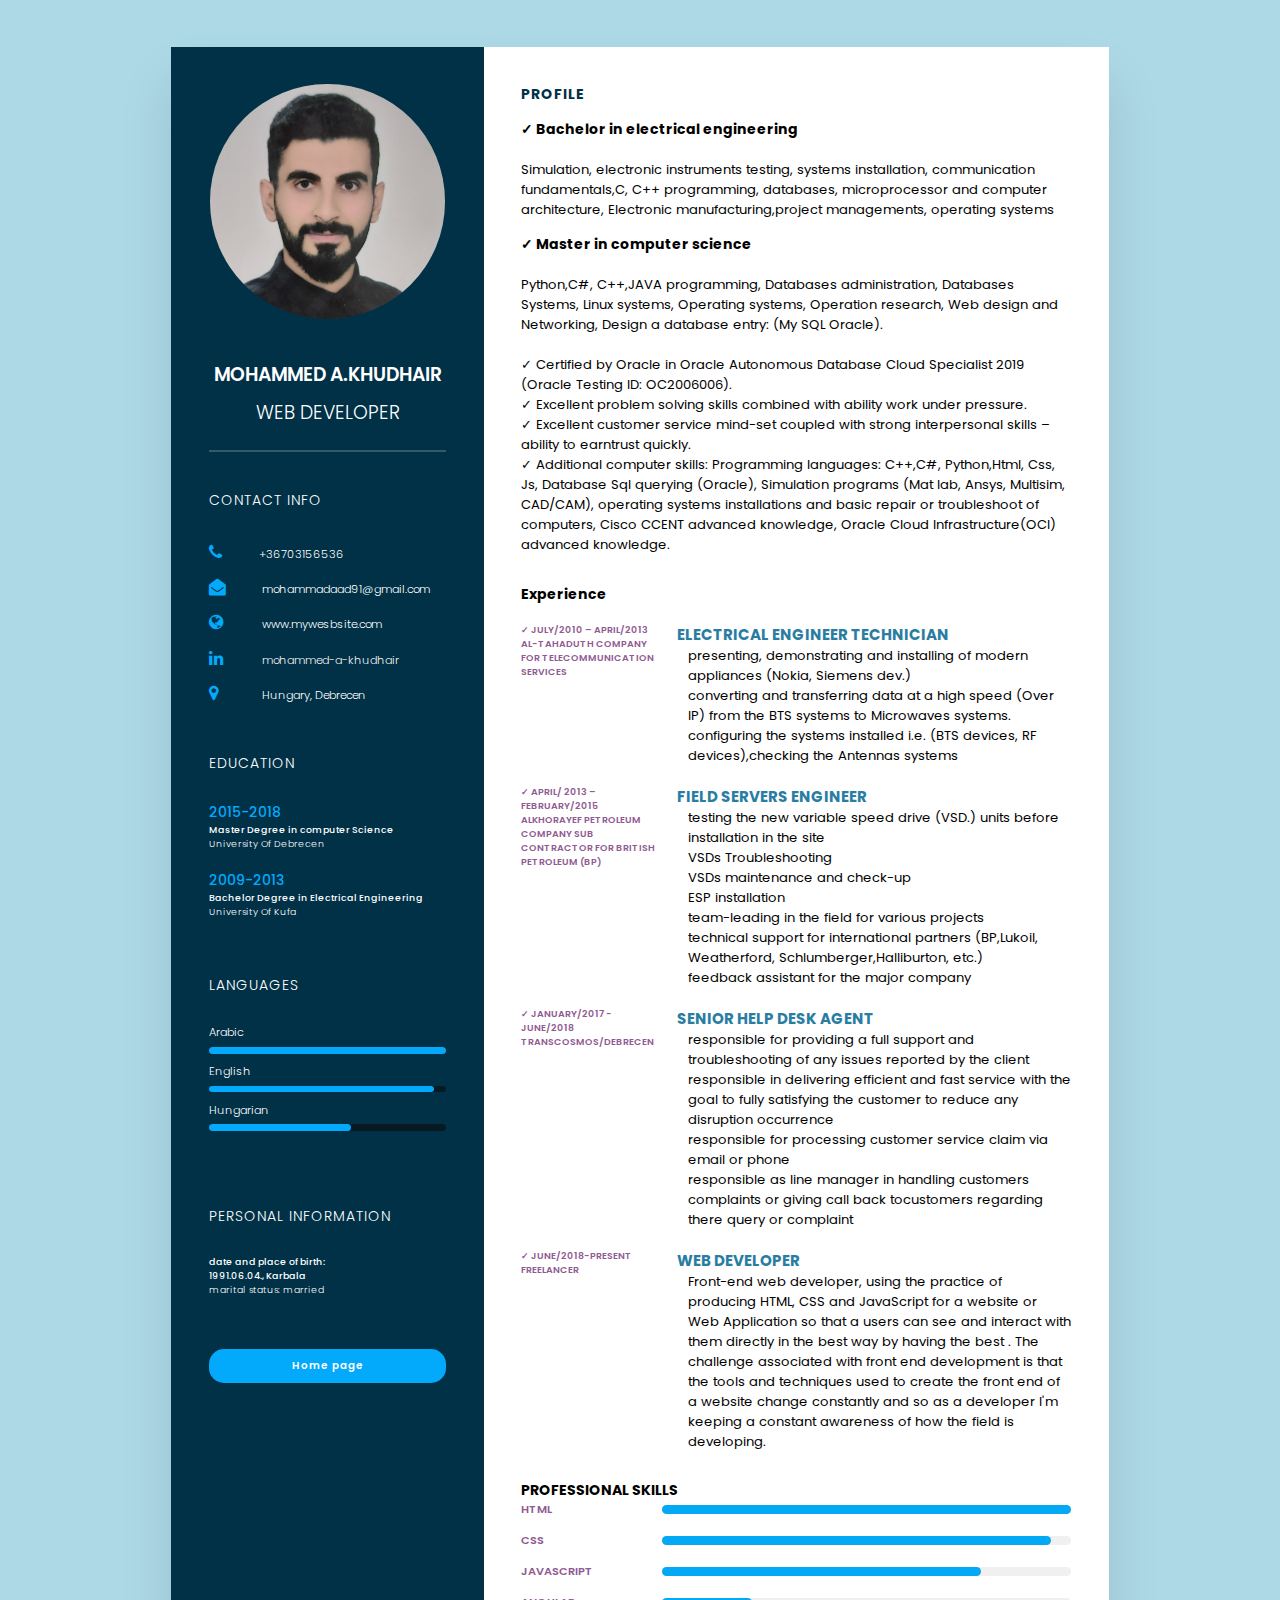
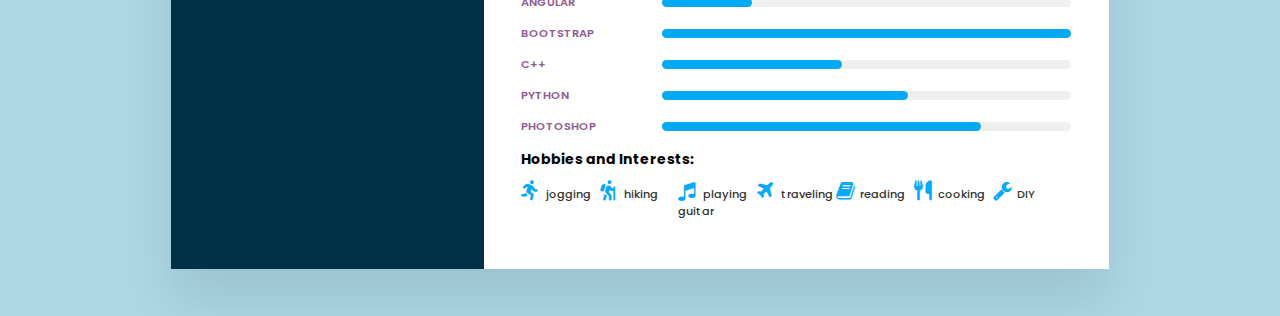
==== about me.html @ 106e8161 "new commit" ====
<!DOCTYPE html>
<html lang="en">
<head>
    <meta charset="UTF-8">
    <meta http-equiv="X-UA-Compatible" content="IE=edge">
    <meta name="viewport" content="width=device-width, initial-scale=1.0">
    <link rel="stylesheet" href="https://cdnjs.cloudflare.com/ajax/libs/font-awesome/6.1.1/css/all.min.css">
    <link rel="stylesheet" href="https://cdnjs.cloudflare.com/ajax/libs/font-awesome/4.7.0/css/font-awesome.css" integrity="sha512-5A8nwdMOWrSz20fDsjczgUidUBR8liPYU+WymTZP1lmY9G6Oc7HlZv156XqnsgNUzTyMefFTcsFH/tnJE/+xBg==" crossorigin="anonymous" referrerpolicy="no-referrer" />
    <link rel="stylesheet" href="style.css">
    <title>Mohammed A. Khudhair</title>
</head>
<body class="cv-body">    
    <div class="container-cv">
      <div class="left-side">
        <div class="profileText">
          <div class="imgBox">
            <img  src="images/profileimage1.jpg">
          </div>
          <h2>Mohammed A.Khudhair <span>Web Developer</span></h2>
        </div>
        <div class="cv-contact-info">
          <h3 class="cv-title">Contact Info</h3>
          <div class="socil-icons-cv">
          <ul>
            <li>
              <span class="cv-icon"><i class="fa fa-phone" aria-hidden="true"></i></span><a href="tel:+36703156536"><span class="text">+36703156536</span></a>
            </li>
            <li>
              <span class="cv-icon"><i class="fa fa-envelope-open" aria-hidden="true"></i></span>
              <a href="index.html#contact"><span class="text">mohammadaad91@gmail.com</span></a>
            </li>
            <li>
              <span class="cv-icon"><i class="fa fa-globe" aria-hidden="true"></i></span>
              <a href=""><span class="text">www.mywesbsite.com</span></a>
            </li>
            <li>
              <span class="cv-icon"><i class="fa fa-linkedin" aria-hidden="true"></i></span>
              <span class="text"><a href="https://www.linkedin.com/in/mohammed-a-khudhair-33994983">mohammed-a-khudhair</a></span>
            </li>
            <li>
              <span class="cv-icon"><i class="fa fa-map-marker" aria-hidden="true"></i></span>
              <span class="text">Hungary, Debrecen</span>
            </li>
          </ul>
        </div>
          <div class="cv-contact-info education">
          <h3 class="cv-title">EDUCATION</h3>
          <ul>
            <li>
              <h5>2015-2018</h5>
              <h4>Master Degree in computer Science</h4>
              <h4>University Of Debrecen</h4>
            </li>
            <li>
              <h5>2009-2013</h5>
              <h4>Bachelor Degree in Electrical Engineering</h4>
              <h4>University Of Kufa</h4>
            </li>
          </ul>
        </div>
        </div>
        <div class="cv-contact-info language">
          <h3 class="cv-title">LANGUAGES</h3>
          <ul>
            <li>
              <span class="text"> Arabic</span>
              <span class="percentage">
                <div style="width:100%;"></div>
              </span>
            </li>
            <li>
              <span class="text"> English</span>
              <span class="percentage">
                <div style="width:95%;"></div>
              </span>
            </li>
            
            <li>
              <span class="text"> Hungarian</span>
              <span class="percentage">
                <div style="width:60%;"></div>
              </span>
            </li>
          </ul>
          <br>
          <br>
         <div class="cv-contact-info education">
          <h3 class="cv-title">PERSONAL INFORMATION</h3>
              <h4> date and place of birth:<br> 1991.06.04., Karbala</h4>
              <h4> marital status: married</h4>
            
          </div>
          <a href="index.html"  class="main-btn cv">Home page</a>
        </div>


      </div>
      <div class="right-side">
        <div class="cv-about-me">
          <h2 class="cv-title-profile">Profile</h2>
             <h2>✓ Bachelor in electrical engineering</h2> 
             <p class="profile-peragraph"><br>Simulation, electronic instruments testing, systems installation, communication fundamentals,C, C++ programming, databases, microprocessor and computer architecture, Electronic manufacturing,project managements, operating systems</p><br>
             <h2>✓ Master in computer science </h2>
             <p class="profile-peragraph"><br>Python,C#, C++,JAVA programming, Databases administration, Databases Systems, Linux systems, Operating systems, Operation research, Web design and Networking, Design a database entry: (My SQL Oracle).<br><br>
             ✓ Certified by Oracle in Oracle Autonomous Database Cloud Specialist 2019 (Oracle Testing ID: OC2006006).<br>
             ✓ Excellent problem solving skills combined with ability work under pressure.<br>
             ✓ Excellent customer service mind-set coupled with strong interpersonal skills – ability to earntrust quickly.<br>
            ✓ Additional computer skills: Programming languages: C++,C#, Python,Html, Css, Js, Database Sql querying (Oracle), Simulation programs (Mat lab, Ansys, Multisim, CAD/CAM), operating systems installations and basic repair or troubleshoot of computers, Cisco CCENT advanced knowledge, Oracle Cloud Infrastructure(OCI) advanced knowledge.
          </p>
        </div>
        <div class="cv-about-me">
          <h2 class=" cv-title-experience">Experience</h2>

          <div class="box">
            <div class="year-company">
              <h5>✓ July/2010 – April/2013</h5>
              <h5>Al-Tahaduth Company for Telecommunication Services</h5>
            </div>
            <div class="text">
              <h4> Electrical engineer technician</h4>
              <ul>
                <li>presenting, demonstrating and installing of modern appliances (Nokia, Siemens dev.)</li>
                <li>converting and transferring data at a high speed (Over IP) from the BTS systems to Microwaves systems.</li>
                <li> configuring the systems installed i.e. (BTS devices, RF devices),checking the Antennas systems</li>
              </ul>
            </div>
          </div>
        <div class="box">
            <div class="year-company">
              <h5>✓ April/ 2013 – February/2015</h5>
              <h5>Alkhorayef petroleum company sub contractor for British petroleum (BP)</h5>
            </div>
            <div class="text">
              <h4>Field servers engineer</h4>
              <ul>
                <li>testing the new variable speed drive (VSD.) units before installation in the site</li>
                <li>VSDs Troubleshooting</li>
                <li>VSDs maintenance and check-up</li>
                <li>ESP installation</li>
                <li>team-leading in the field for various projects</li>
                <li>technical support for international partners (BP,Lukoil, Weatherford, Schlumberger,Halliburton, etc.)</li>
                <li>feedback assistant for the major company</li>
              </ul>
            </div>
          </div>
          <div class="box">
            <div class="year-company">
              <h5>✓ January/2017- June/2018</h5>
              <h5>Transcosmos/Debrecen</h5>
            </div>
            <div class="text">
              <h4> Senior help desk agent</h4>
             <ul>
               <li>responsible for providing a full support and troubleshooting of any issues reported by the client </li>
               <li>responsible in delivering efficient and fast service with the goal to fully satisfying the customer to reduce any disruption occurrence
               </li>
               <li>responsible for processing customer service claim via email or phone</li>
               <li>responsible as line manager in handling customers complaints or giving call back tocustomers regarding there query or complaint</li>
             </ul>
            </div>
          </div>

          <div class="box">
            <div class="year-company">
              <h5>✓ June/2018-present</h5>
              <h5>Freelancer</h5>
            </div>
            <div class="text">
              <h4> Web developer</h4>
              <ul>
              <li>Front-end web developer, using  the practice of producing HTML, CSS and JavaScript for a website or Web Application so that a users  can see and interact with them directly in the best way by having the best . The challenge associated with front end development is that the tools and techniques used to create the front end of a website change constantly and so as a developer I'm keeping a constant  awareness of how the field is developing.</li></ul>
            </div>
          </div>
        </div>

        <div class="cv-about-me-skills">
          <h2 class=" cv-title-experience">PROFESSIONAL SKILLS</h2>
          <div class="box">
            <h4>Html</h4>
            <div class="percentage">
              <div style="width: 100%;"></div>
            </div>
          </div>
          <div class="box">
            <h4>Css</h4>
            <div class="percentage">
              <div style="width: 95%;"></div>
            </div>
          </div>
          <div class="box">
            <h4>Javascript</h4>
            <div class="percentage">
              <div style="width: 78%;"></div>
            </div>
          </div>
          <div class="box">
            <h4>Angular</h4>
            <div class="percentage">
              <div style="width: 22%;"></div>
            </div>
          </div>
          <div class="box">
            <h4>Bootstrap</h4>
            <div class="percentage">
              <div style="width: 100%;"></div>
            </div>
          </div>
          <div class="box">
            <h4>C++</h4>
            <div class="percentage">
              <div style="width: 44%;"></div>
            </div>
          </div>
          <div class="box">
            <h4>Python</h4>
            <div class="percentage">
              <div style="width: 60%;"></div>
            </div>
          </div>
          <div class="box">
            <h4>Photoshop</h4>
            <div class="percentage">
              <div style="width: 78%;"></div>
            </div>
          </div>

        </div>
          <div class="cv-about-me interest">
          <h2 class="cv-title-interest"> Hobbies and Interests:</h2>
          <ul>
            <li><i class="fa-solid fa-person-running"></i>jogging</li>
            <li><i class="fa-solid fa-person-hiking"></i>hiking</li>
            <li><i class="fa fa-music" aria-hidden="true"></i>playing guitar</li>
            <li><i class="fa fa-plane" aria-hidden="true"></i>traveling</li>
            <li><i class="fa fa-book" aria-hidden="true"></i>reading</li>
            <li><i class="fa-solid fa-utensils"></i>cooking</li>
            <li><i class="fa fa-wrench" aria-hidden="true"></i>DIY</li>
          </ul>
        </div>
        </div>
        </div>
      </div>
    </div>



<script src="index.js"></script>
</body>
</html>
---- style.css ----
@import url('https://fonts.googleapis.com/css2?family=Poppins:ital,wght@0,100;0,200;0,300;0,400;0,500;0,600;0,700;0,800;0,900;1,100;1,200;1,300;1,400;1,500;1,600;1,700;1,800;1,900&display=swap');
html {
    max-width: 100vw;
   
    font-size: 15px;
}
*{
 
    font-family: 'Poppins', sans-serif;
    margin: 0;
    padding: 0;
    box-sizing: border-box;
    scroll-behavior: smooth;

}
body{
    
    min-width: 300px;
}
/* hamburger menu */
.navbar{
    margin:0;
    padding: .5rem;
    overflow: hidden;
    display: flex;
    justify-content: space-between;
    align-items: center;
    background-color: #f0f0f0;
    position: fixed;
    width: 100%;
    z-index: 888;
}
.navigation ul{
    margin: 0;
    padding: 0;
    display: flex;
}
.navigation li{
 list-style: none;
 margin-right: .2rem;
}
.navigation li a{
    text-decoration: none;
    color: #a2b43a;
    font-size:1.2em;
    font-weight: 500;
    padding-left: 2em;
    padding: .8rem;
    display: block;
    transition: 0.3s ease;
    
}
.navigation a:hover{
    background-color: #555;
    color:#e8e8e8;
    border-radius: 1rem ;
    transform: scale(1.1);

}
.toggle-button {
    position: absolute;
    top: .4rem;
    right: 1rem;
    display:none;
    flex-direction: column;
    justify-content: space-between;
    width: 32px;
    height: 21px;
   
   
}

.toggle-button .bar {
    height: 3px;
    width: 100%;
    background-color: rgb(68, 62, 62);
    border-radius: 10px;

}



 
.logo{
    color: #a2b43a;
    text-decoration: none;
    text-transform: capitalize;
    font-weight: 700;
    font-size: 1.8em;
}

/* header*/

header {
    display: flex;
    justify-content: space-between;
    padding: 1em;
}

section{
    background-color: #f7f7f7;
    
    overflow-x: hidden;
    padding: 8rem 10rem;
   
  
}
.main{
    max-width: 100%;
    max-height: 100vh;
    display: flex;
    align-items: center;
    background: url(images/profileimage3.jpg) no-repeat;
    background-size: cover;
    background-position: center;
    background-attachment: fixed;
}

.main h2{
    color:#f0f0f0;
    font-weight: 500;
    font-size: 1.5em;
}
.main h2 span{
    display: inline-block;
    margin-top: .2em;
    color: #a2b43a;
    font-size: 3em;
    font-weight: 600;
}
.main h3{
    color: #f0f0f0;
    font-weight: 700;
    font-size: 2.5em;
    letter-spacing: 1px;
    margin-top: 1rem;
    margin-bottom: 2rem;
}

.Message--submit--btn,.main-btn{
    color: #f0f0f0;
    background-color: #a2b43a;
    text-decoration: none;
    font-size: 1.1em;
    font-weight: 600;
    display: inline-block;
    padding: .9em 2em;
    letter-spacing: 1px;
    border-radius: 1rem;
    margin-bottom: 2.2em;
    transition: 1s ease;

}
.Message--submit--btn{
    position: relative;
    left: 25%;
    top: 25%;
    

   
}
.Message--submit--btn:hover,.main-btn:hover {
    background-color: #a2b43a;
    transform: scale(1.1);
}

.socil-icons a{
    display:inline-block;
    color: #f0f0f0;
    font-size: 1.7em;
    padding-right: 1.2em;
    transition: .8s ease;
}
.socil-icons a:hover{
    color: #0cf1b8;
 transform: scale(1.2);
}

.title {
    display: flex;
    justify-content: center;
    color: #a2b43a;
    font-size: 2.1em;
    font-weight: 800;
    margin-bottom: 2rem;

}

.content{
    display: flex;
    justify-content: center;
    flex-direction: row;
    flex-wrap: wrap;
    
}


.contact--content{
    display: flex;
    justify-content: center;
    flex-direction: row;
    flex-wrap: wrap;
    justify-content: space-around;

}

.Phone--contact{
    height: 50%;
}

.input-group{
    
    position: relative;
   padding: 0;
}
.input-group:last-child{
    margin-bottom: 0;
}
input,textarea{
    margin-bottom: .2rem;
    width: 100%;
    padding: .5rem;
    outline: 0;
    border: 1px solid rgb(0, 0, 0);
    color: #fff;
    background: transparent;
    font-size: 1.8rem;
    box-shadow: 0 5px 25px rgba(1 1 1 /15%);
    transition: 0.2s;
    margin-bottom: 4rem;
    color: #000;    
   resize: none;
}

label{
    position: absolute;
    background:transparent;
    left: 0;
    right: 0;
    padding-left: .5rem ;
    padding-top: .2rem;
    cursor: text;
}

 input:focus~label,
 input:valid~label,
 textarea:focus~label,
 textarea:valid~label{
    top:-35px;
    font-size: .9rem;

    
} 

.card{
    background-color: #ffffff;
    width: 18em;
    box-shadow: 0 5px 25px rgba(1 1 1 /15%);
    border-radius: 10px;
    padding: 25px;
    margin: 15px;
    transition: 0.7s ease;

}

.card:hover{
    transform: scale(1.1);

}
.icon{
    color: #a2b43a;
    font-size: 8em;
    text-align: center;
}
.info{
    text-align: center;
}
.info h3{
    color:#a2b43a;
    font-size: 1.2em;
    font: weight 700px; 
    margin: 10px;
}
.projects{
    max-width: 100%;
    background-color:#eeeeee;

}
.projects .content{
    margin-top: 30px;
}
.project-card{
    background-color: #ffffff;
    border: 1px solid #ffffff;
    min-height: 14em;
    width: 18.5em;
    overflow:hidden;
    border-radius: 10px;
    margin: 20px;
    transition: .7s ease;
}
.loader {
    border: 5px solid #f3f3f3;
    border-radius: 50%;
    border-top: 5px solid #a2b43a;
    border-right: 5px solid #a2b43a ;
    width: 25px;
    height: 25px;
    -webkit-animation: spin 2s linear infinite; /* Safari */
    animation: spin 2s linear infinite;
  }
   /*coming soon loader*/
   
  

  /* Safari */
  @-webkit-keyframes spin {
    0% { -webkit-transform: rotate(0deg); }
    100% { -webkit-transform: rotate(360deg); }
  }
  
  @keyframes spin {
    0% { transform: rotate(0deg); }
    100% { transform: rotate(360deg); }
  }
.project-card:hover{
    transform: scale(1.1);
}
.project-imag:hover{
    opacity: .9;
}
.project-imag img{
    width:100%;
}
.project-info{
    padding: 1em;
}



.project-catigory{
    font-size:1em;
    color: #000;
}
.project-title{
    display: flex;
    justify-content: space-between;
    font-weight: 800;
    text-transform: uppercase;
    margin-top: 10px;
    
}
.more-details{
    text-decoration: none;
    color: #a2b43a;
}
.more-details:hover{
    color: #a2b43a;
}

/*contact*/
.form__container{

    position: relative;

}
.form-email-section{
    display: flex;
    flex-direction: row;
}
.form__h1{
    display: flex;
    flex-direction: column;
    text-align: center;
    margin: 35px 0 20px 0 !important;
         
}
.Phone-card{
    position: relative;
    right: 2 rem;
  
}
.contact .icon{
    font-size: 5em;
}
.info-contact h3{
    color: #000;
}

.info-contact{
    text-align: center;
}
.info-contact a{
    color: #000;
    text-decoration: none;
}
.info-contact a:hover{
    color: #6fb96d;
}
/* about me*/

.about--text{
    margin-top: 4rem;
    width:50% ;
    float:right;
}
.about--text__h2{
    text-align: center;
    font-weight: 800;
}
.about--text__h3{
    text-align: center;
    font-weight: 700;
}
.about--text__p{
    margin-top: 1rem;
    text-align: center;
    font-weight: 600;
}
.about--ainmation{
    overflow: hidden;
}
.more--about--me{
    color: #a2b43a;
    text-decoration: none;
    font-weight: 600;
    font-size:1.2rem ;
    font-family: 'Poppins', sans-serif;
    text-transform: uppercase;
    transition: 0.7s ease;
}
.more--about--me:hover{
    transform: scale(1.1);
   
}
/*footer*/
.footer{
    background-color: #000016;
    color: #ffffff;
    padding: 1em 2em 1em 2em;
    display: flex;
    justify-content: space-between;
}
.footer-title{
font-size: 1.3em;
font-weight: 600;
}
.footer-title span{
    color: #a2b43a;
}
.footer .socil-icons a{
    font-size: 1.3em;

}
.footer__ancher{
    text-decoration: none;
}
/*media queuries*/
@media (max-width: 1023px){
    header{
        padding: 12px 20px;
    }
    .navigation a{
        padding-left: 10px;
    }
    .title{
        font-size: 1.8em;
    } 
    section{
        padding: 80px 20px ;
    }
    .main.content h2{
        font-size: 1.6em;
    }
    .main.content h3{
        font-size: 1.6em;
    }
    .content{
        flex-direction: column;
        align-items: center;
    }
    
   

}
@media (max-width:809px){

    body{
        font-size: 12px;
    }
    .gmail{
        text-indent: -12px;
        text-align: center;
   }
}
@media (max-width:650px){
    body{
        font-size: 10px;
    }
    .footer-title{
        
        margin-right: .9em;
        }
    .main-content h2{
        font-size:.8em ;
    }
    .main-content h3{
        font-size: 1.4em;
    }
    .about{
    padding-top: 0;
    padding-bottom: 2rem;
    display: grid;
    grid-template-columns: 1fr;
    justify-items: center;
    }.gmail{
         text-indent: -12px;
         text-align: center;
    }
    .about--text{
        grid-column: 1/2;
        grid-row: 2/ 2;
    }
    .about--ainmation{
        grid-row: 1/ 2;
        grid-column: 1/2;
    }
     

}



@media (max-width:400px){
    body{
        min-width: 255px;
        font-size: 10px;
    }
    
    .more--about--me{
        margin-top: 5px;
        font-size: .8rem;
    }

    .card{
        padding: 10px;
    }
    .project-card,.contact{
        margin: 2em auto;
    }
    .main h2 span{
        font-size: 2em;
    }
    .main h3{
        font-size: 1.5em;
    }
    .main-btn{
        font-size: 1em;
    }
    .footer{
        background-color: #000016;
        color: #ffffff;
        padding: 1em 1em 2em 1em;
        display: flex;
        justify-content: space-between;
    }
    .footer-title{
    font-size: .8rem;
    font-weight: 600;
    margin-right: 1.5em;
    }
   
    .footer .socil-icons a{
        font-size: 1.3em;
    }
  
    

    .toggle-button {
        display: flex;
    }

    .navigation {
       display: none;
       width: 100%;
    }
 
   .logo{
       break-after: avoid;
   }
   .navbar{
       flex-direction: column;
       align-items: flex-start;
   }
   .navigation ul{
       flex-direction: column;
       width: 100%;
    
   }
   .navigation li{
       text-align: center;
   }
   .navigation li a{
       padding: .35rem;
   }
  .active .navigation{
     display: flex;
 }
 
 
}
/*profile cv*/
.main-btn.cv{
    margin-top: 5em;
    color: #fff;
    background-color: #03a9fa;
    display: flex;
    justify-content: center;
    align-items: center;

}
.cv-body{
    font-size: 62.5%;
    background-color: lightblue;
    display: flex;
    justify-content: center;
    align-items: center;
    min-height: 100vh;
    
}
.container-cv{
    position: relative;
    width: 100%;
    max-width:100em;
    min-height: 100em;
    background-color: #fff;
    margin: 5em;
    display: grid;
    grid-template-columns: 1fr 2fr;
    box-shadow: 0 3.5em 5.5em rgba(0,0,0,0.1);
}
.container-cv .left-side{
    position: relative;
    background-color: #003147;
    padding: 4em;
}


.profileText .imgBox{
    position: relative;
    width: 25em;
    height: 25em;
    border-radius: 50%;
    overflow: hidden;
}

.profileText .imgBox img{
  position:absolute;
  top: 0;
  left: 0;
  width: 100%;
  height: 130%;
  object-fit:cover;
  
}
.profileText{
    position: relative;
    display: flex;
    flex-direction: column;
    align-items: center;
    padding-bottom: 2em;
    border-bottom: 2px solid rgba(255,255,255,0.2);
}
.profileText h2{
    color: #fff;
    font-size: 2em;
    margin-top: 2em;
    text-transform: uppercase;
    text-align: center;
    font-weight: 600;
    line-height: 2em;
}

.profileText h2 span{
    font-size: 1em;
    font-weight: 300;
}

.cv-contact-info{
    padding-top: 4em;
}
.cv-title{
font-size: 1.5em;
color: #fff;
text-transform: uppercase;
font-weight: 300;
letter-spacing: 1px;
margin-bottom: 2em;
}
.cv-contact-info ul{
    position: relative;
}
.cv-contact-info ul li{
    position: relative;
    list-style: none;
    margin: 1em 0;
    cursor: pointer;
}
.cv-contact-info ul li .cv-icon{
    display: inline-block;
    width: 3em;
    font-size: 1.8em;
    color: #03a9fa;
}
.cv-contact-info ul li span{
    font-size: 1.2em;
    color: #fff;
    font-weight: 300;


}
/*education*/
.cv-contact-info .education li{
    margin-bottom: 2em;
    
}
.cv-contact-info.education h5{
    color: #03a9fa;
    font-weight: 500;
    font-size: 1.5em;

}
.cv-contact-info.education h4:nth-child(2){
    color: #fff;
    font-weight: 500;
}
.cv-contact-info.education h4{
    color: #fff;
    font-weight: 300;
}
.cv-contact-info.language .percentage{
    position: relative;
    width: 100%;
    height: .6em;
    background-color:#081921;
    display: block;
    margin-top: 0.5em;
    border-radius: 2em;
}
.cv-contact-info.language .percentage div{
    position: relative;
    top: 0;
    left: 0;
    height: 100%;
    border-radius: 2em;
    background-color: #03a9fa;
}

.container-cv .right-side{
    position: relative;
    background-color: #fff;
    padding: 4em;
}
.cv-about-me{
    margin-bottom: 3em;

}
.cv-about-me .profile-peragraph{
    font-size: 1.4em;
}
.cv-about-me:last-child{
    margin-bottom: 0;

}
.cv-title-profile{
    color:#003147;
    text-transform: uppercase;
    letter-spacing: 1px;
    margin-bottom: 1em;
}

.cv-about-me .box
{
    margin-left:1em ;
    display: flex;
    flex-direction: row;
    margin: 2em 0;
}
.cv-about-me .box .year-company{
    min-width: 15em
}
.cv-about-me .box .year-company h5{
    max-width: 16em;
    display: flex;
    flex-direction: column;
    text-align: left;
    align-items: flex-start;
    text-transform: uppercase;
    color: #905a92;
    font-weight: 600;
    font-size: 1em;

}
.cv-about-me .box .text h4{
    text-transform: uppercase;
    color: #2a7da2;
    font-size: 1.6em;
    margin-left: 1em;

}
.cv-about-me .box .text ul li{
    list-style: none;
    margin-left: 2em;
}
.cv-about-me-skills .box{
    position: relative;
    width: 100%;
    display: grid;
    margin-bottom: 1.5em;
    grid-template-columns: 15em 1fr;
    align-items: center;

}
.cv-about-me-skills .box h4{
    font-size: 1.2em;
    text-transform: uppercase;
    color:#905a92 ;
    font-weight: 600;
}
.cv-about-me .box .text ul li {
    font-size: 1.4em;

}
.cv-about-me-skills .box .percentage{
    position: relative;
    width: 100%;
    height: 1em;
    background-color:#f0f0f0;
    border-radius:2em;
}
.cv-about-me-skills .box .percentage div{
    position: absolute;
    top: 0;
    left: 0;
    height: 100%;
    background-color: #03a9f4;
    border-radius: 2em;

}
.interest ul{
    display: grid;
    grid-template-columns: repeat(7,1fr);

}
.interest ul li{
    list-style: none;
    color: #333;
    font-weight: 500;
    margin: 1em 0;
    font-size: 1.2em;
}
.interest ul li .fa{
    color:#03a9fa;
    font-size: 1.8em;
    width: 1.2em;
}
.interest ul li .fa-solid{
    color:#03a9fa;
    font-size: 1.8em;
    width: 1.2em;
}
@media (max-width:1000px){

    .container-cv{
        margin: 1em;
        grid-template-columns: repeat(1,1fr);
    }
    .interest ul{
        grid-template-columns: repeat(2,1fr);
    }
}
@media (max-width:600px){
    .cv-about-me .box{
        flex-direction: column;
    }
    .cv-about-me .box .year-company{
        margin-bottom: .5em;
    }
    .interest ul{
        grid-template-columns: repeat(1,1fr);
    }
    .cv-about-me-skills .box{
        grid-template-columns: repeat(1,1fr);
    }

}
.socil-icons-cv a {
    text-decoration: none;
    display:inline-block;
    color: #f0f0f0;
    font-size: 1em;
    transition: .8s ease;
}
.socil-icons-cv a:hover{
    color: #C59B45;
 transform: scale(1.2);
}
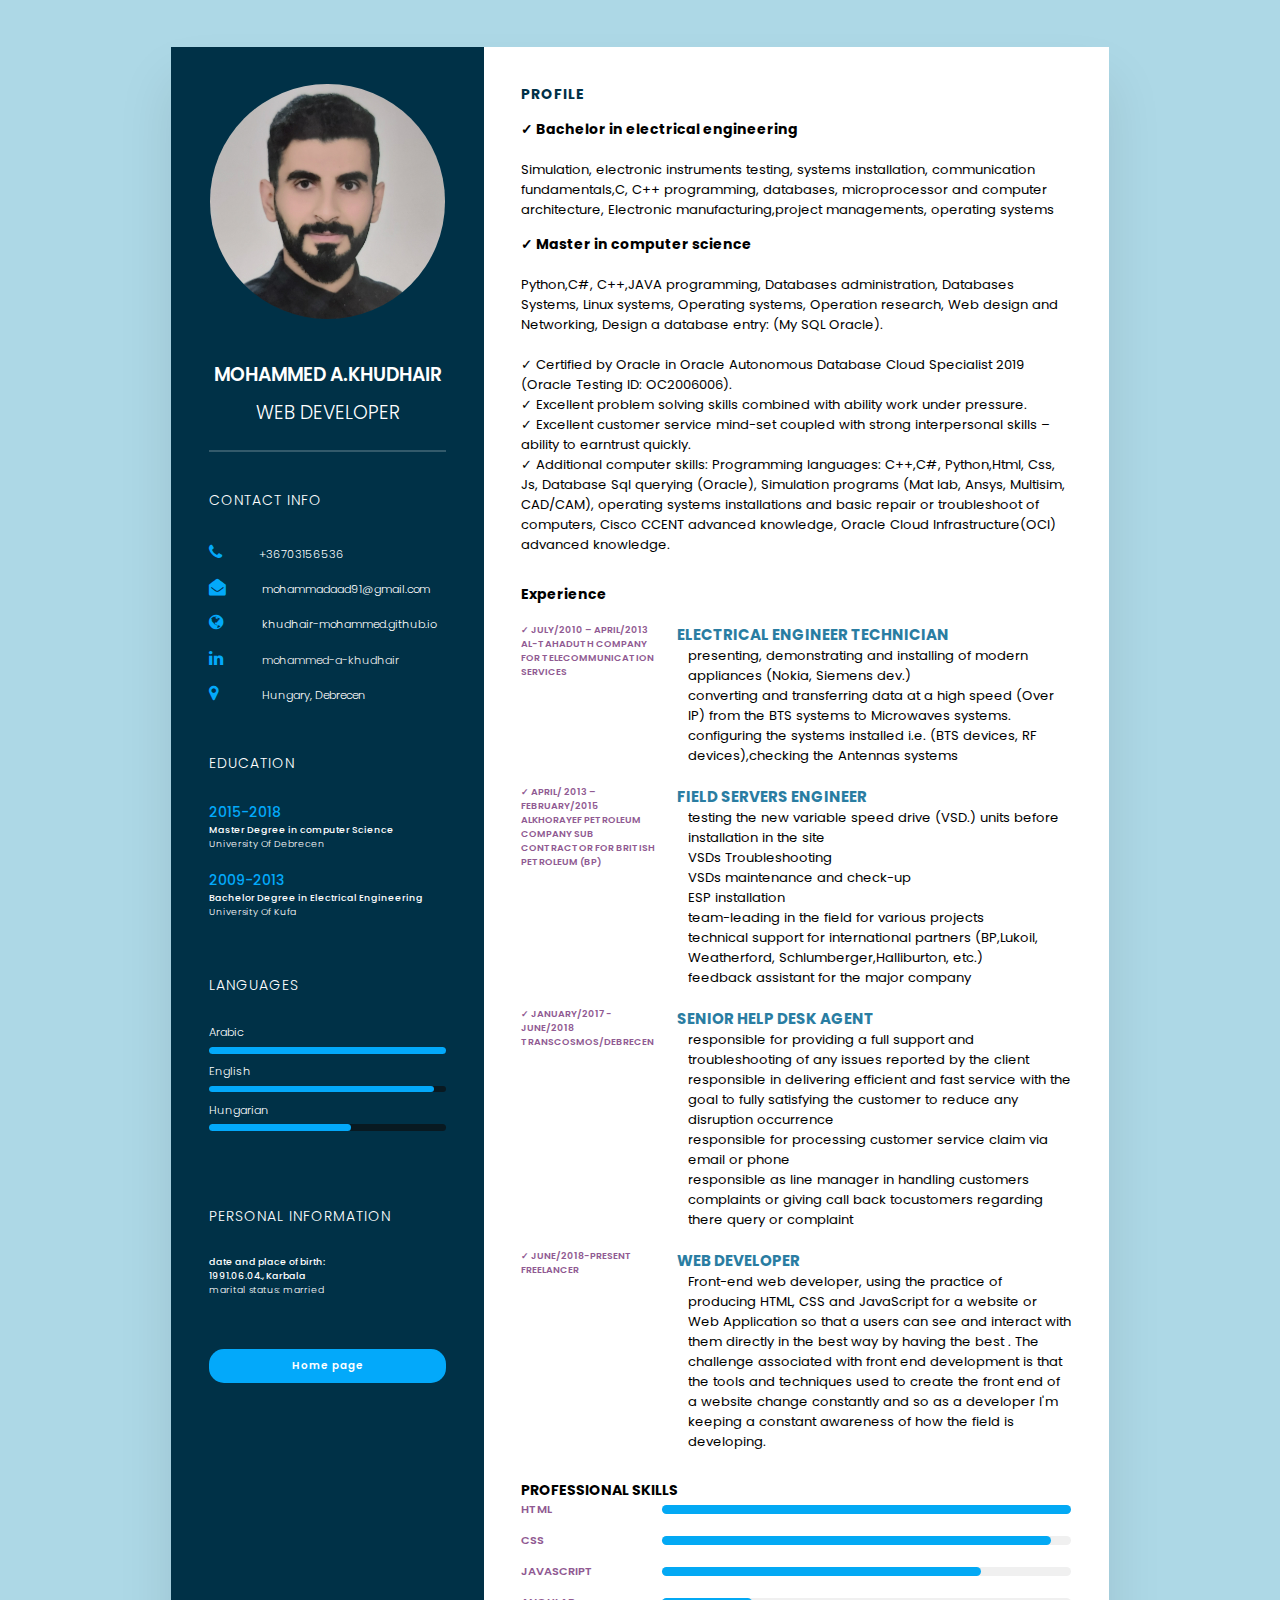
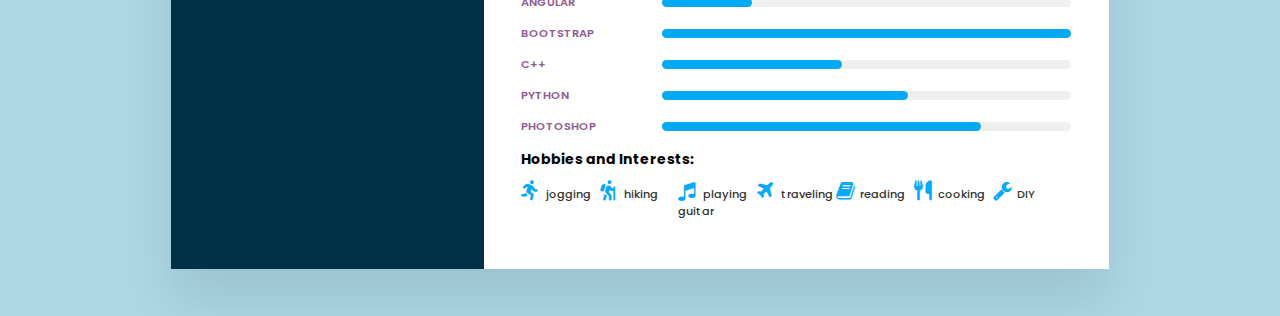
==== commit 1ef04fd5: "Updates index.html" ====
--- a/about me.html
+++ b/about me.html
@@ -31,7 +31,7 @@
             </li>
             <li>
               <span class="cv-icon"><i class="fa fa-globe" aria-hidden="true"></i></span>
-              <a href=""><span class="text">www.mywesbsite.com</span></a>
+              <a href=""><span class="text">khudhair-mohammed.github.io</span></a>
             </li>
             <li>
               <span class="cv-icon"><i class="fa fa-linkedin" aria-hidden="true"></i></span>
@@ -246,4 +246,4 @@
 
 <script src="index.js"></script>
 </body>
-</html>+</html>
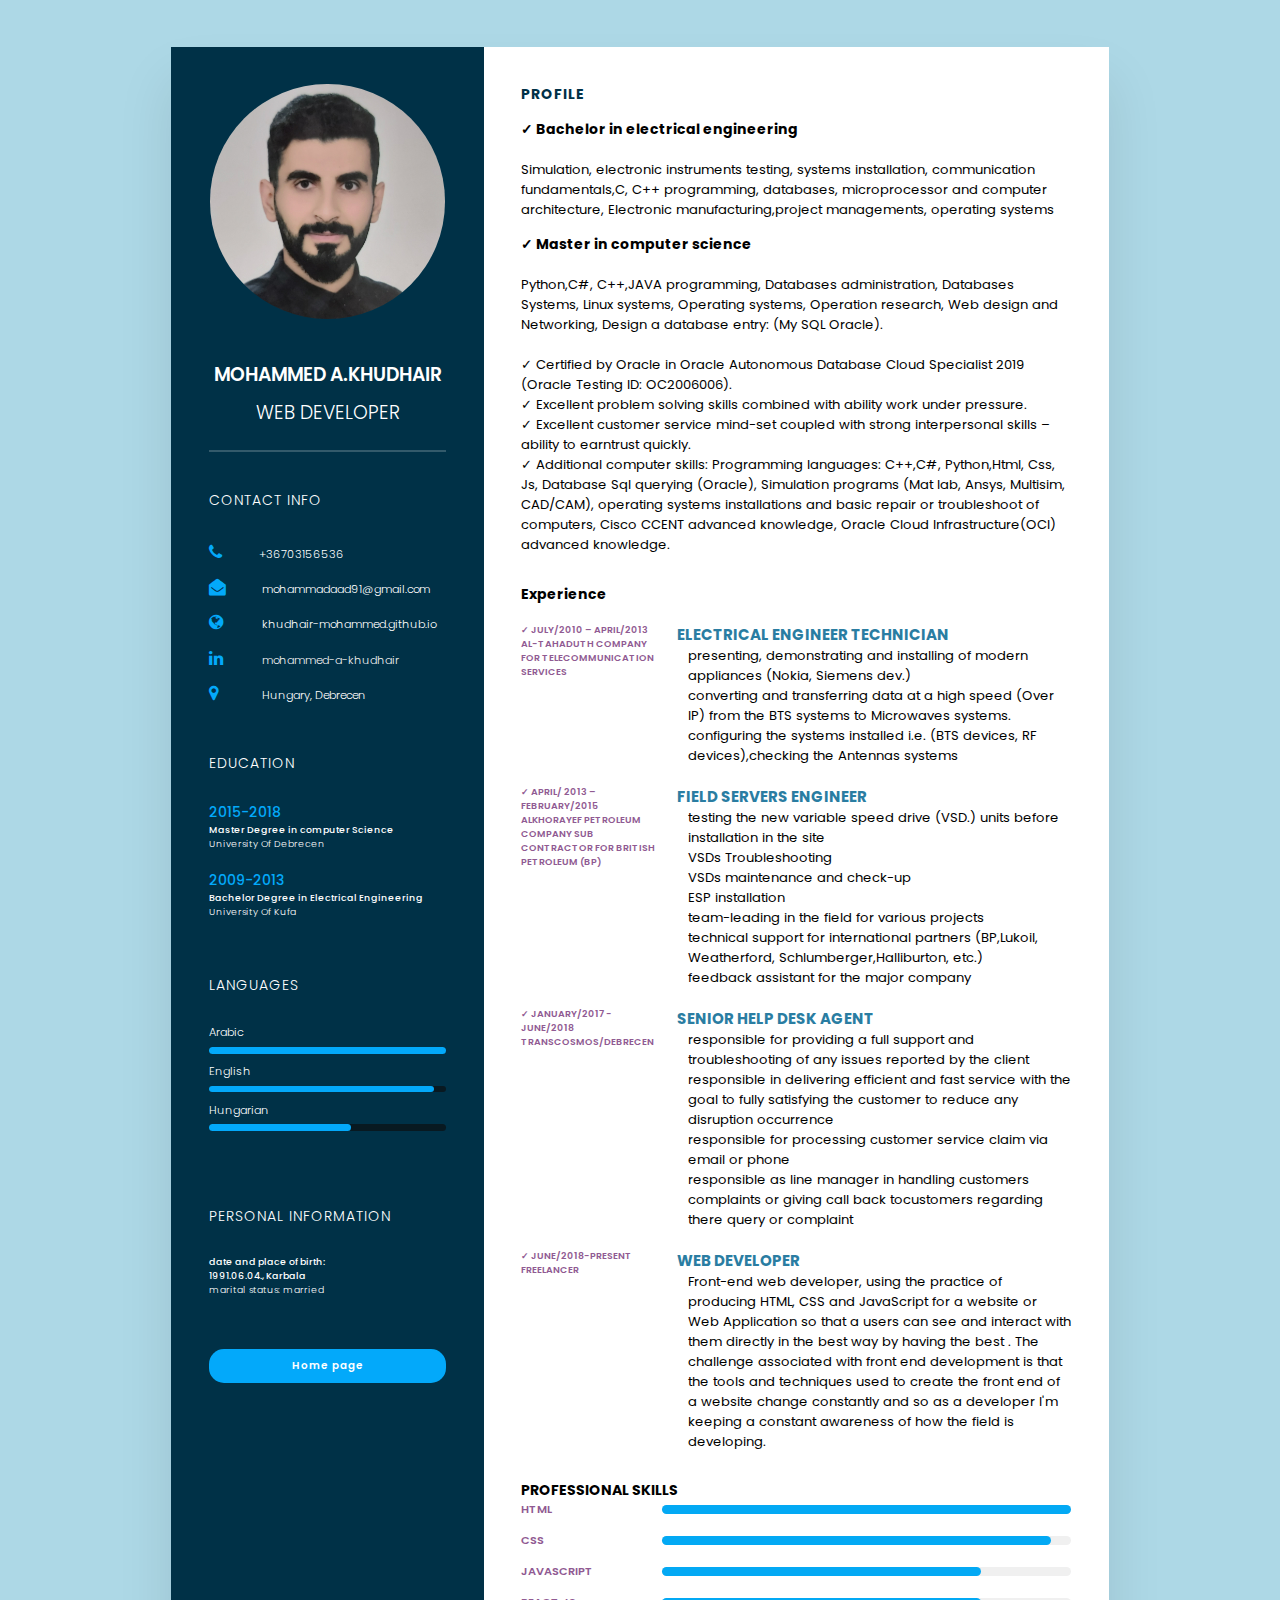
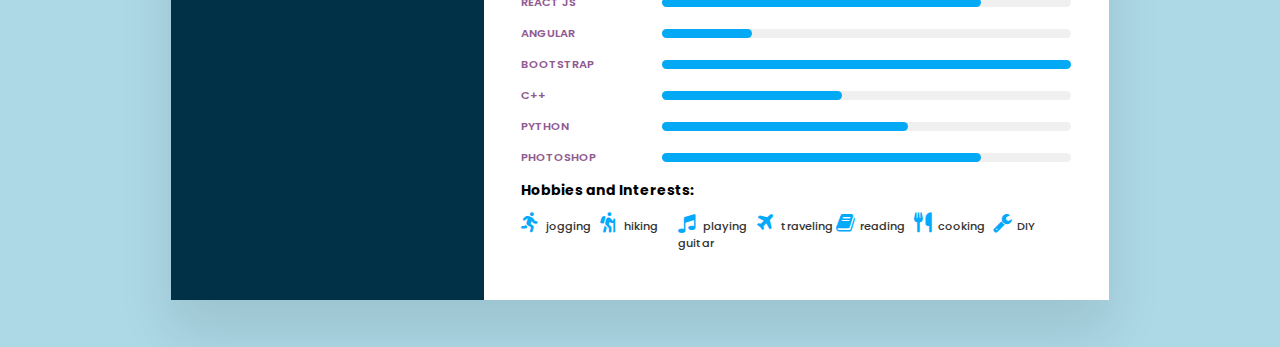
==== commit c1a88ffa: "Update about me.html" ====
--- a/about me.html
+++ b/about me.html
@@ -194,6 +194,12 @@
             </div>
           </div>
           <div class="box">
+            <h4>React js</h4>
+            <div class="percentage">
+              <div style="width: 78%;"></div>
+            </div>
+          </div>
+          <div class="box">
             <h4>Angular</h4>
             <div class="percentage">
               <div style="width: 22%;"></div>
--- a/style.css
+++ b/style.css
@@ -138,6 +138,7 @@
 }
 
 .Message--submit--btn,.main-btn{
+    
     color: #f0f0f0;
     background-color: #a2b43a;
     text-decoration: none;
@@ -229,7 +230,7 @@
     transition: 0.2s;
     margin-bottom: 4rem;
     color: #000;    
-   resize: none;
+    resize: none;
 }
 
 label{
@@ -528,6 +529,44 @@
      
 
 }
+
+
+
+/* for the nav bar*/
+@media (max-width:450px){
+.toggle-button {
+    display: flex;
+}
+
+.navigation {
+   display: none;
+   width: 100%;
+}
+
+.logo{
+   break-after: avoid;
+}
+.navbar{
+   flex-direction: column;
+   align-items: flex-start;
+}
+.navigation ul{
+   flex-direction: column;
+   width: 100%;
+
+}
+.navigation li{
+   text-align: center;
+}
+.navigation li a{
+   padding: .35rem;
+}
+.active .navigation{
+ display: flex;
+}
+}
+
+/*navbar*/
 
 
 
@@ -904,4 +943,252 @@
 .socil-icons-cv a:hover{
     color: #C59B45;
  transform: scale(1.2);
-}+}
+
+/*animation for project part */
+
+.dots-bars-1 {
+    width: 40px;
+    height: 40px;
+    --c: linear-gradient(currentColor 0 0);
+    --r1: radial-gradient(farthest-side at bottom,currentColor 93%,#0000);
+    --r2: radial-gradient(farthest-side at top   ,currentColor 93%,#0000);
+    background: 
+      var(--c) ,
+      var(--r1),
+      var(--r2),
+      var(--c) ,  
+      var(--r1),
+      var(--r2),
+      var(--c) ,
+      var(--r1),
+      var(--r2);
+    background-repeat: no-repeat;
+    animation: db1 1s infinite  alternate;
+  }
+  
+  @keyframes db1 {
+    0%,10% {
+      background-size: 8px 0,8px 4px,8px 4px;
+      background-position: 0 50%,0 calc(50% - 2px),0 calc(50% + 2px),50% 50%,50% calc(50% - 2px),50% calc(50% + 2px),100% 50%,100% calc(50% - 2px),100% calc(50% + 2px);
+   }
+   90%,100% {
+      background-size: 8px 100%,8px 4px, 8px 4px;
+      background-position: 0 50%,0 -2px,0 calc(100% + 2px),50% 50%,50% -2px,50% calc(100% + 2px),100% 50%,100% -2px,100% calc(100% + 2px);
+   }
+  }
+  
+  .dots-bars-2 {
+    width: 40px;
+    height: 40px;
+    --c: linear-gradient(currentColor 0 0);
+    --r1: radial-gradient(farthest-side at bottom,currentColor 93%,#0000);
+    --r2: radial-gradient(farthest-side at top   ,currentColor 93%,#0000);
+    background: 
+      var(--c) ,
+      var(--r1),
+      var(--r2),
+      var(--c) ,  
+      var(--r1),
+      var(--r2),
+      var(--c) ,
+      var(--r1),
+      var(--r2);
+    background-repeat: no-repeat;
+    animation: db2 1s infinite alternate;
+  }
+  
+  @keyframes db2 {
+    0%,25% {
+      background-size: 8px 0,8px 4px,8px 4px,8px 0,8px 4px,8px 4px,8px 0,8px 4px,8px 4px;
+      background-position: 0 50%,0 calc(50% - 2px),0 calc(50% + 2px),50% 50%,50% calc(50% - 2px),50% calc(50% + 2px),100% 50%,100% calc(50% - 2px),100% calc(50% + 2px);
+   }
+   50% {
+      background-size: 8px 100%,8px 4px,8px 4px,8px 0,8px 4px,8px 4px,8px 0,8px 4px,8px 4px;
+      background-position: 0 50%,0 calc(0% - 2px),0 calc(100% + 2px),50% 50%,50% calc(50% - 2px),50% calc(50% + 2px),100% 50%,100% calc(50% - 2px),100% calc(50% + 2px);
+   }
+   75% {
+      background-size: 8px 100%,8px 4px,8px 4px,8px 100%,8px 4px,8px 4px,8px 0,8px 4px,8px 4px;
+      background-position: 0 50%,0 calc(0% - 2px),0 calc(100% + 2px),50% 50%,50% calc(0% - 2px),50% calc(100% + 2px),100% 50%,100% calc(50% - 2px),100% calc(50% + 2px);
+   }
+   95%,100% {
+      background-size: 8px 100%,8px 4px, 8px 4px,8px 100%,8px 4px,8px 4px,8px 100%,8px 4px,8px 4px;
+      background-position: 0 50%,0 calc(0% - 2px),0 calc(100% + 2px),50% 50%,50% calc(0% - 2px),50% calc(100% + 2px),100% 50%,100% calc(0% - 2px),100% calc(100% + 2px);
+   }
+  }
+  
+  .dots-bars-3 {
+    width: 40px;
+    height: 26px;
+    --c: linear-gradient(currentColor 0 0);
+    background:
+      var(--c) 0    100%,
+      var(--c) 50%  100%,
+      var(--c) 100% 100%;
+    background-size:8px calc(100% - 4px);
+    background-repeat: no-repeat;
+    position: relative;
+  }
+  .dots-bars-3:before {
+    content: "";
+    position: absolute;
+    width: 8px;
+    height: 8px;
+    border-radius: 50%;
+    background:currentColor;
+    left:0;
+    top:0;
+    animation: 
+      db3-1 1.5s  linear infinite alternate,
+      db3-2 0.75s cubic-bezier(0,200,.8,200) infinite;
+  }
+  
+  
+  @keyframes db3-1 {
+    100% {left:calc(100% - 8px)}
+  }
+  
+  @keyframes db3-2 {
+    100% {top:-0.1px}
+  }
+  
+  
+  .dots-bars-4 {
+    width: 40px;
+    height: 20px;
+    --c:radial-gradient(farthest-side,currentColor 93%,#0000);
+    background:
+      var(--c) 0    0,
+      var(--c) 50%  0,
+      var(--c) 100% 0;
+    background-size:8px 8px;
+    background-repeat: no-repeat;
+    position: relative;
+    animation: db4-0 1s linear infinite alternate;
+  }
+  .dots-bars-4:before {
+    content: "";
+    position: absolute;
+    width: 8px;
+    height: 12px;
+    background:currentColor;
+    left:0;
+    top:0;
+    animation: 
+      db4-1 1s  linear infinite alternate,
+      db4-2 0.5s cubic-bezier(0,200,.8,200) infinite;
+  }
+  
+  @keyframes db4-0 {
+    0%      {background-position: 0  100%,50% 0   ,100% 0}
+    8%,42%  {background-position: 0  0   ,50% 0   ,100% 0}
+    50%     {background-position: 0  0   ,50% 100%,100% 0}
+    58%,92% {background-position: 0  0   ,50% 0   ,100% 0}
+    100%    {background-position: 0  0   ,50% 0   ,100% 100%}
+  }
+  
+  @keyframes db4-1 {
+    100% {left:calc(100% - 8px)}
+  }
+  
+  @keyframes db4-2 {
+    100% {top:-0.1px}
+  }
+  
+  .dots-bars-5 {
+    width: 40px;
+    height: 30px;
+    --c: linear-gradient(currentColor 0 0);
+    background:
+      var(--c) 0    100%/8px 30px,
+      var(--c) 50%  100%/8px 20px,
+      var(--c) 100% 100%/8px 10px;
+    background-repeat: no-repeat;
+    position: relative;
+    clip-path: inset(-100% 0);
+  }
+  .dots-bars-5:before{
+    content: "";
+    position: absolute;
+    width: 8px;
+    height: 8px;
+    border-radius: 50%;
+    background:currentColor;
+    left:-16px;
+    top:0;
+    animation: 
+      db5-1 2s   linear infinite,
+      db5-2 0.5s cubic-bezier(0,200,.8,200) infinite;
+  }
+  
+  @keyframes db5-1 {
+    0%   {left:-16px;transform:translateY(-8px)}
+    100% {left:calc(100% + 8px);transform:translateY(22px)}
+  }
+  
+  @keyframes db5-2 {
+    100% {top:-0.1px}
+  }
+  
+  
+  .dots-bars-6 {
+    width: 40px;
+    height: 20px;
+    --c:radial-gradient(farthest-side,currentColor 93%,#0000);
+    background:
+      var(--c) 0    0,
+      var(--c) 50%  0;
+    background-size:8px 8px;
+    background-repeat: no-repeat;
+    position: relative;
+    clip-path: inset(-200% -100% 0 0);
+    animation: db6-0 1.5s linear infinite;
+  }
+  .dots-bars-6:before {
+    content: "";
+    position: absolute;
+    width: 8px;
+    height: 12px;
+    background:currentColor;
+    left:-16px;
+    top:0;
+    animation: 
+      db6-1 1.5s linear infinite,
+      db6-2 0.5s cubic-bezier(0,200,.8,200) infinite;
+  }
+  .dots-bars-6:after {
+    content: "";
+    position: absolute;
+    inset:0 0 auto auto;
+    width:8px;
+    height: 8px;
+    border-radius: 50%;
+    background:currentColor; 
+    animation: db6-3 1.5s  linear infinite;
+  }
+  
+  @keyframes db6-0 {
+    0%,30%  {background-position: 0  0   ,50% 0   }
+    33%     {background-position: 0  100%,50% 0   }
+    41%,63% {background-position: 0  0   ,50% 0   }
+    66%     {background-position: 0  0   ,50% 100%}
+    74%,100%{background-position: 0  0   ,50% 0   }
+  }
+  
+  @keyframes db6-1 {
+    90%  {transform:translateY(0)}
+    95%  {transform:translateY(15px)}
+    100% {transform:translateY(15px);left:calc(100% - 8px)}
+  }
+  
+  @keyframes db6-2 {
+    100% {top:-0.1px}
+  }
+  
+  @keyframes db6-3 {
+    0%,80%,100% {transform:translate(0)}
+    90%         {transform:translate(26px)}
+  }
+  
+ 
+  
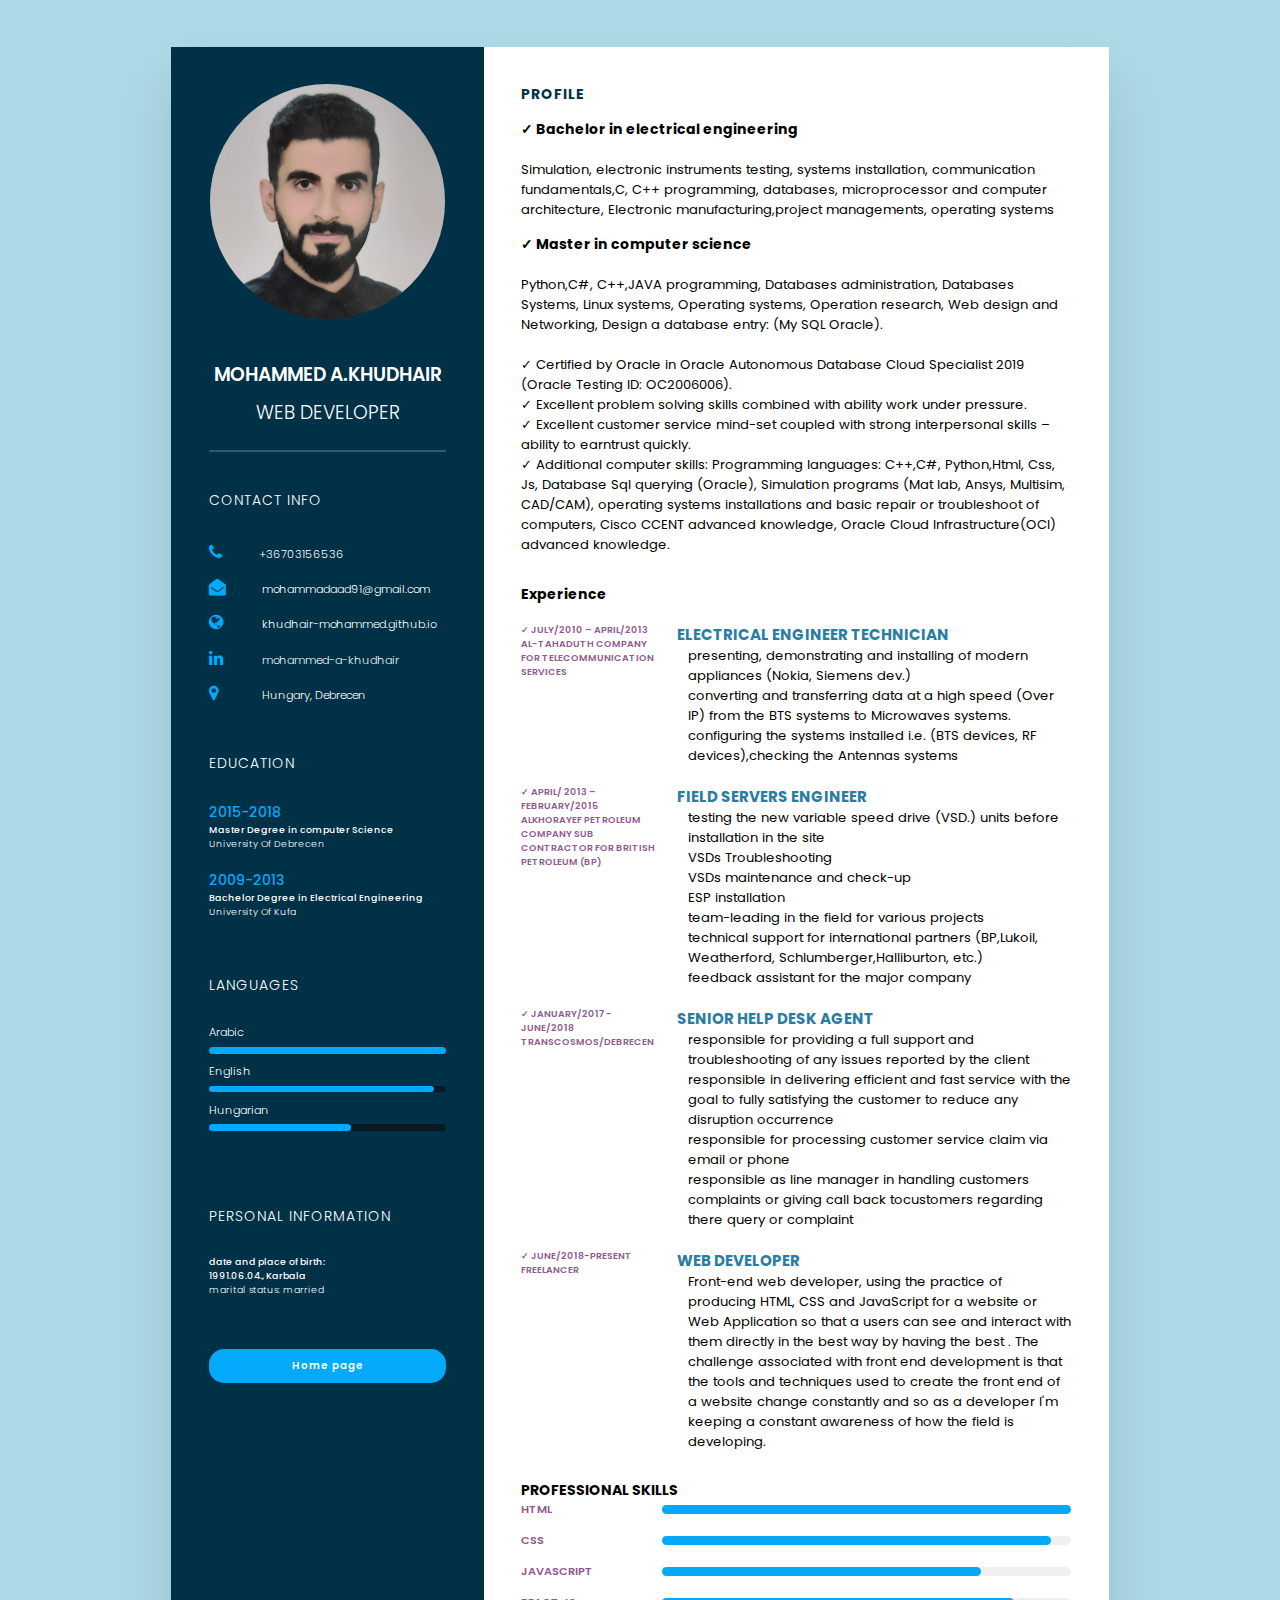
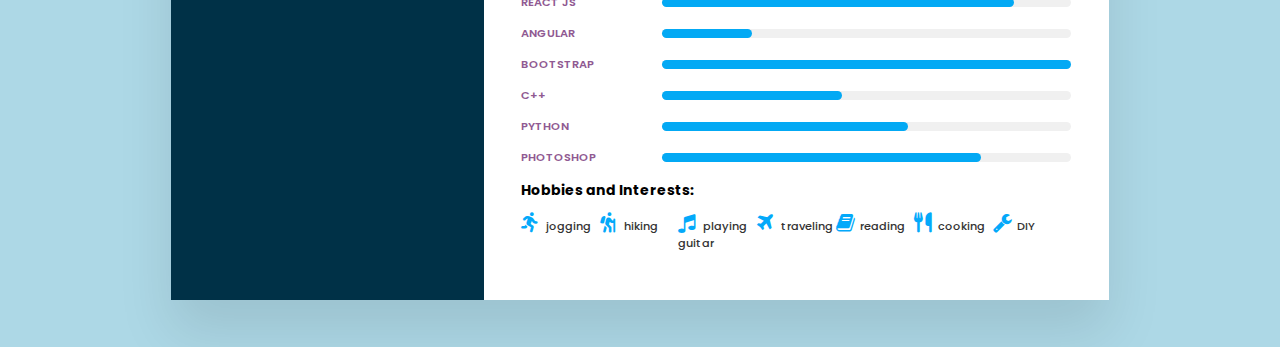
==== commit 4a00a354: "Update about me.html" ====
--- a/about me.html
+++ b/about me.html
@@ -196,7 +196,7 @@
           <div class="box">
             <h4>React js</h4>
             <div class="percentage">
-              <div style="width: 78%;"></div>
+              <div style="width: 86%;"></div>
             </div>
           </div>
           <div class="box">
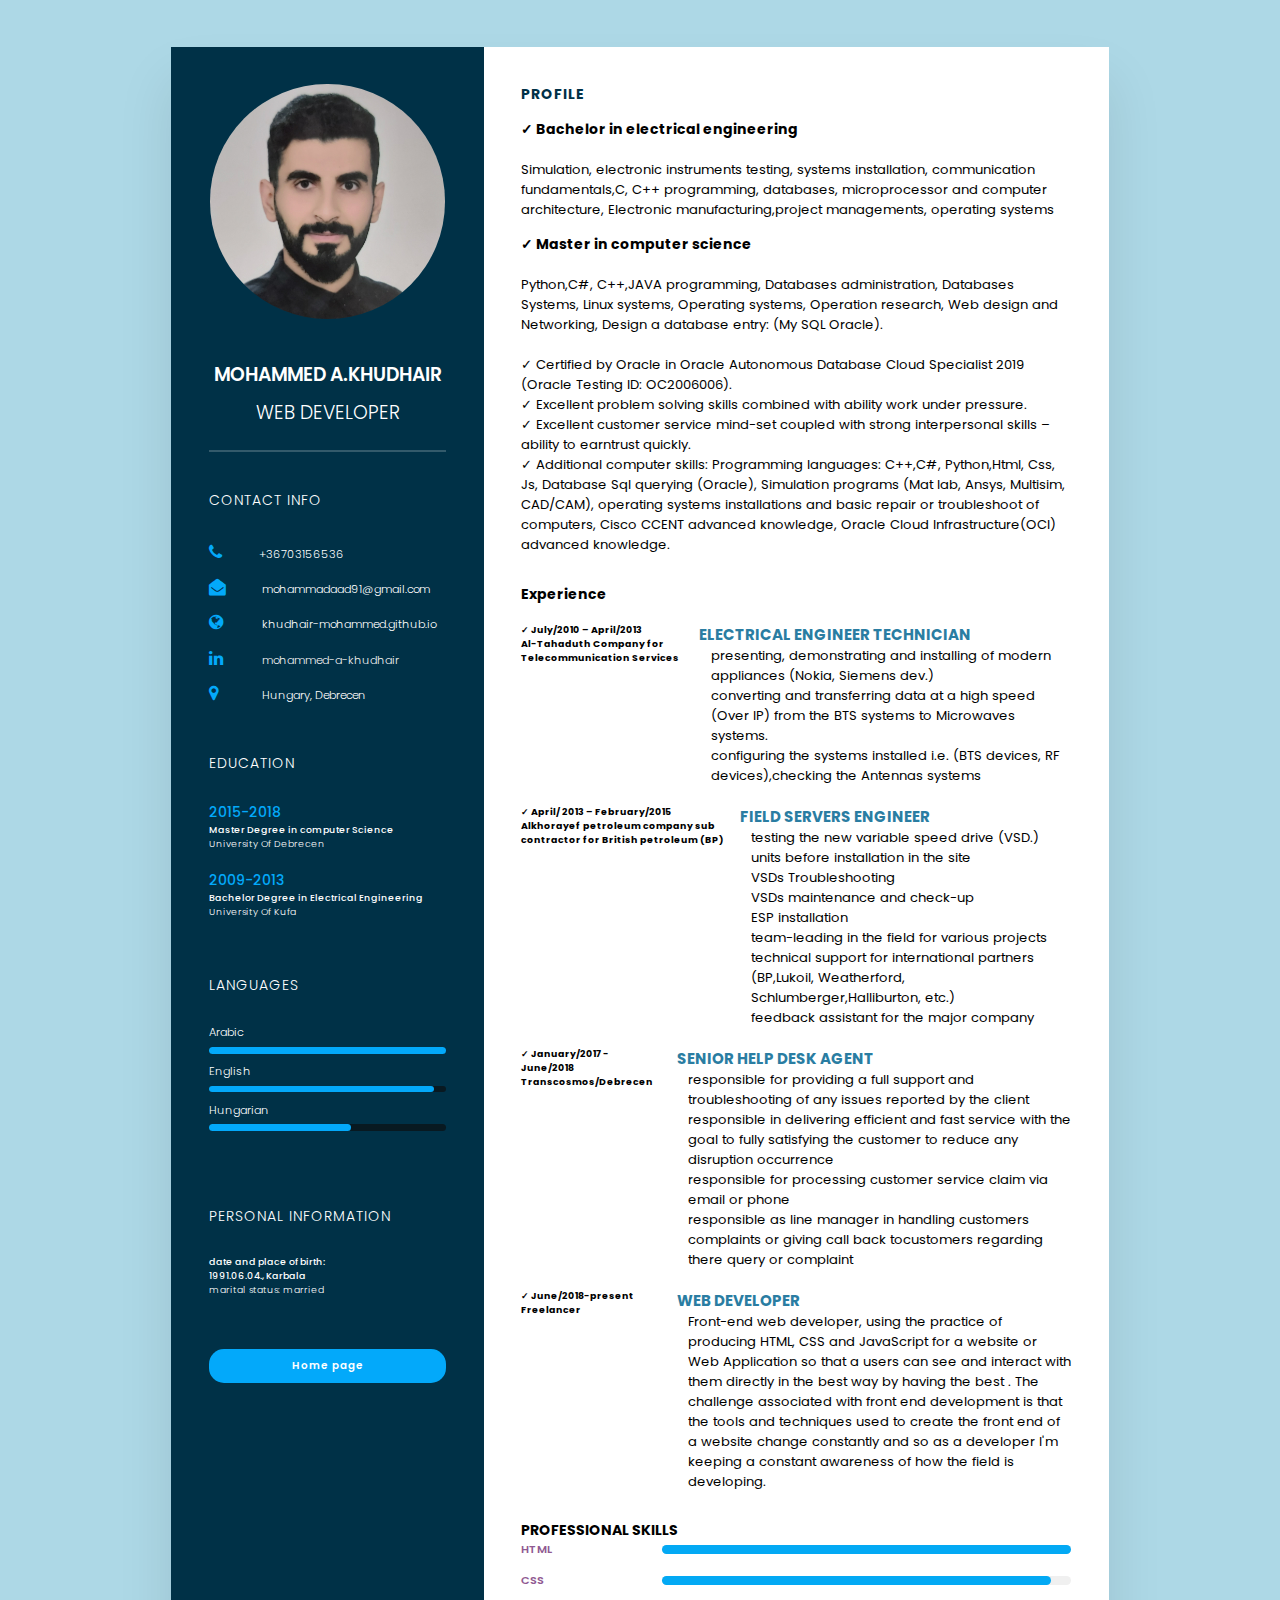
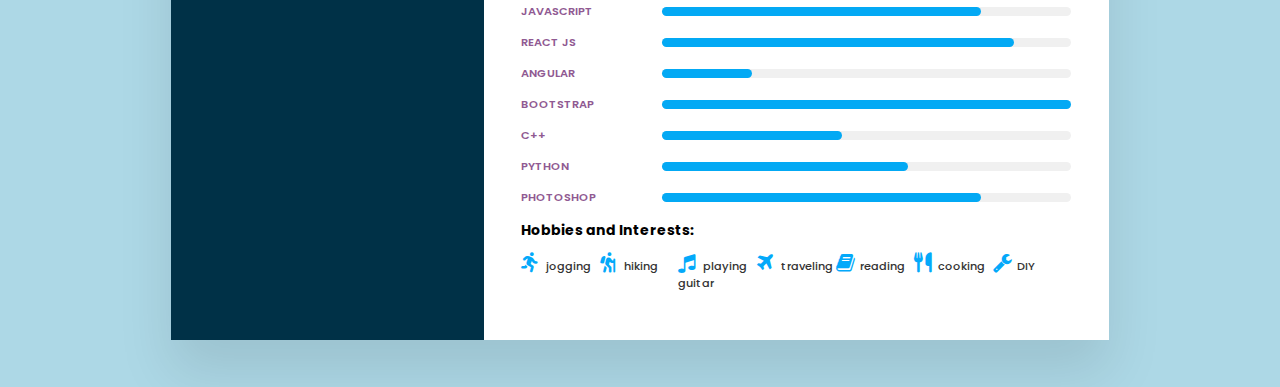
==== commit f48f6a9a: "Update about me.html" ====
--- a/about me.html
+++ b/about me.html
@@ -113,8 +113,8 @@
 
           <div class="box">
             <div class="year-company">
-              <h5>✓ July/2010 – April/2013</h5>
-              <h5>Al-Tahaduth Company for Telecommunication Services</h5>
+              <h4>✓ July/2010 – April/2013</h4>
+              <h4>Al-Tahaduth Company for Telecommunication Services</h4>
             </div>
             <div class="text">
               <h4> Electrical engineer technician</h4>
@@ -127,8 +127,8 @@
           </div>
         <div class="box">
             <div class="year-company">
-              <h5>✓ April/ 2013 – February/2015</h5>
-              <h5>Alkhorayef petroleum company sub contractor for British petroleum (BP)</h5>
+              <h4>✓ April/ 2013 – February/2015</h4>
+              <h4>Alkhorayef petroleum company sub contractor for British petroleum (BP)</h4>
             </div>
             <div class="text">
               <h4>Field servers engineer</h4>
@@ -145,8 +145,8 @@
           </div>
           <div class="box">
             <div class="year-company">
-              <h5>✓ January/2017- June/2018</h5>
-              <h5>Transcosmos/Debrecen</h5>
+              <h4>✓ January/2017- June/2018</h4>
+              <h4>Transcosmos/Debrecen</h4>
             </div>
             <div class="text">
               <h4> Senior help desk agent</h4>
@@ -162,8 +162,8 @@
 
           <div class="box">
             <div class="year-company">
-              <h5>✓ June/2018-present</h5>
-              <h5>Freelancer</h5>
+              <h4>✓ June/2018-present</h4>
+              <h4>Freelancer</h4>
             </div>
             <div class="text">
               <h4> Web developer</h4>
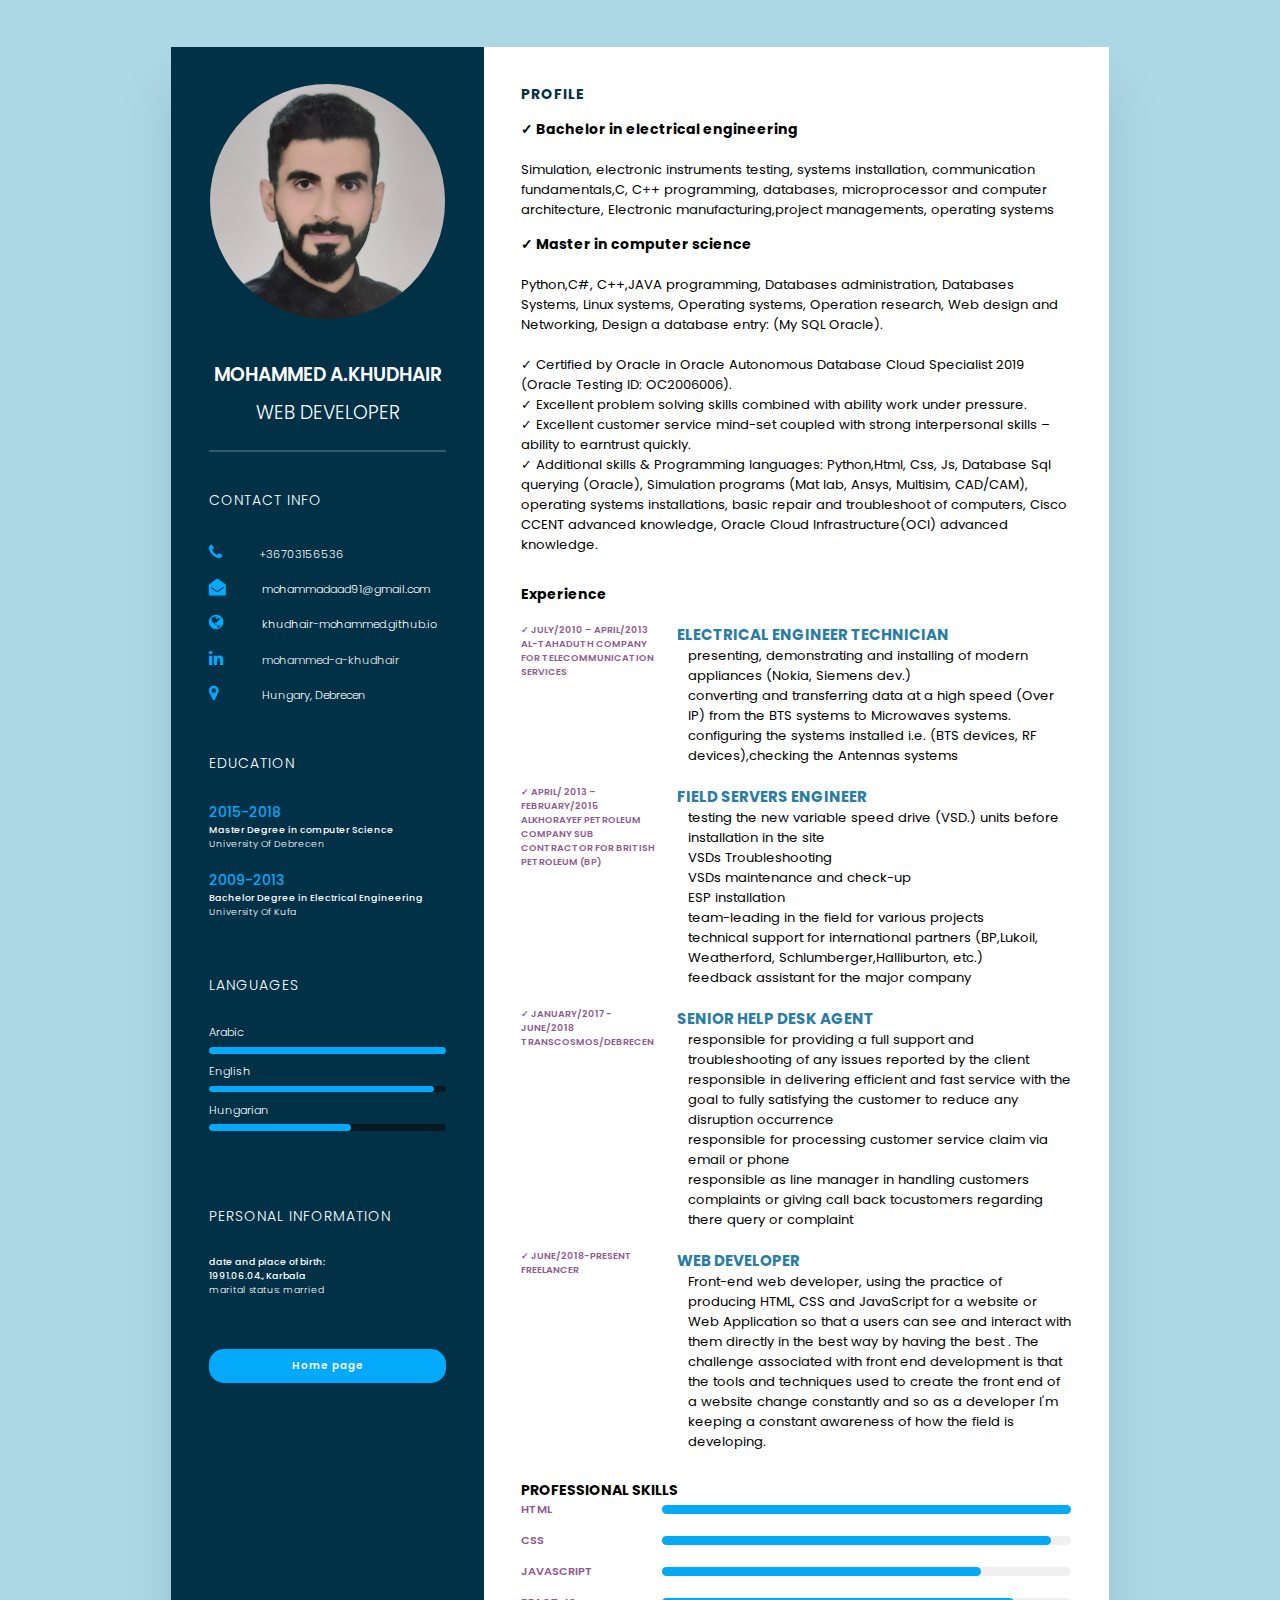
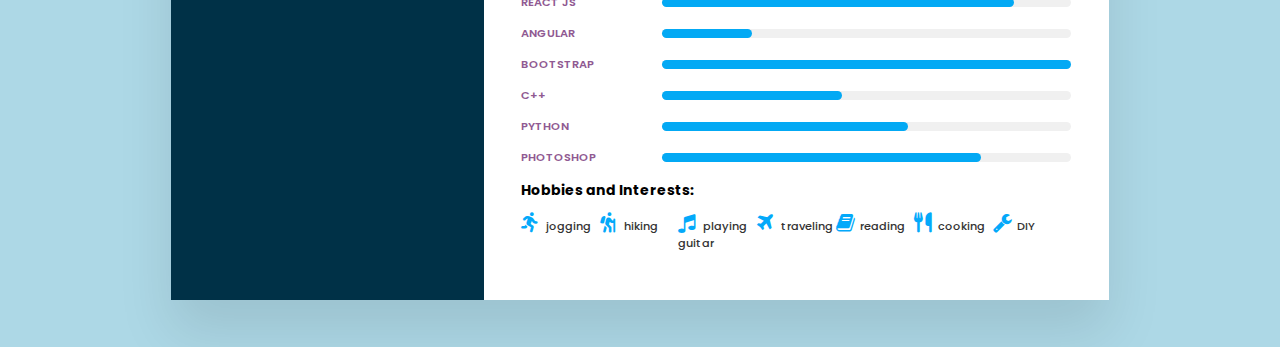
==== commit ce19c395: "Update about me.html" ====
--- a/about me.html
+++ b/about me.html
@@ -105,7 +105,7 @@
              ✓ Certified by Oracle in Oracle Autonomous Database Cloud Specialist 2019 (Oracle Testing ID: OC2006006).<br>
              ✓ Excellent problem solving skills combined with ability work under pressure.<br>
              ✓ Excellent customer service mind-set coupled with strong interpersonal skills – ability to earntrust quickly.<br>
-            ✓ Additional computer skills: Programming languages: C++,C#, Python,Html, Css, Js, Database Sql querying (Oracle), Simulation programs (Mat lab, Ansys, Multisim, CAD/CAM), operating systems installations and basic repair or troubleshoot of computers, Cisco CCENT advanced knowledge, Oracle Cloud Infrastructure(OCI) advanced knowledge.
+            ✓ Additional skills & Programming languages: Python,Html, Css, Js, Database Sql querying (Oracle), Simulation programs (Mat lab, Ansys, Multisim, CAD/CAM), operating systems installations, basic repair and troubleshoot of computers, Cisco CCENT advanced knowledge, Oracle Cloud Infrastructure(OCI) advanced knowledge.
           </p>
         </div>
         <div class="cv-about-me">
@@ -113,8 +113,8 @@
 
           <div class="box">
             <div class="year-company">
-              <h4>✓ July/2010 – April/2013</h4>
-              <h4>Al-Tahaduth Company for Telecommunication Services</h4>
+              <h5>✓ July/2010 – April/2013</h5>
+              <h5>Al-Tahaduth Company for Telecommunication Services</h5>
             </div>
             <div class="text">
               <h4> Electrical engineer technician</h4>
@@ -127,8 +127,8 @@
           </div>
         <div class="box">
             <div class="year-company">
-              <h4>✓ April/ 2013 – February/2015</h4>
-              <h4>Alkhorayef petroleum company sub contractor for British petroleum (BP)</h4>
+              <h5>✓ April/ 2013 – February/2015</h5>
+              <h5>Alkhorayef petroleum company sub contractor for British petroleum (BP)</h5>
             </div>
             <div class="text">
               <h4>Field servers engineer</h4>
@@ -145,8 +145,8 @@
           </div>
           <div class="box">
             <div class="year-company">
-              <h4>✓ January/2017- June/2018</h4>
-              <h4>Transcosmos/Debrecen</h4>
+              <h5>✓ January/2017- June/2018</h5>
+              <h5>Transcosmos/Debrecen</h5>
             </div>
             <div class="text">
               <h4> Senior help desk agent</h4>
@@ -162,8 +162,8 @@
 
           <div class="box">
             <div class="year-company">
-              <h4>✓ June/2018-present</h4>
-              <h4>Freelancer</h4>
+              <h5>✓ June/2018-present</h5>
+              <h5>Freelancer</h5>
             </div>
             <div class="text">
               <h4> Web developer</h4>
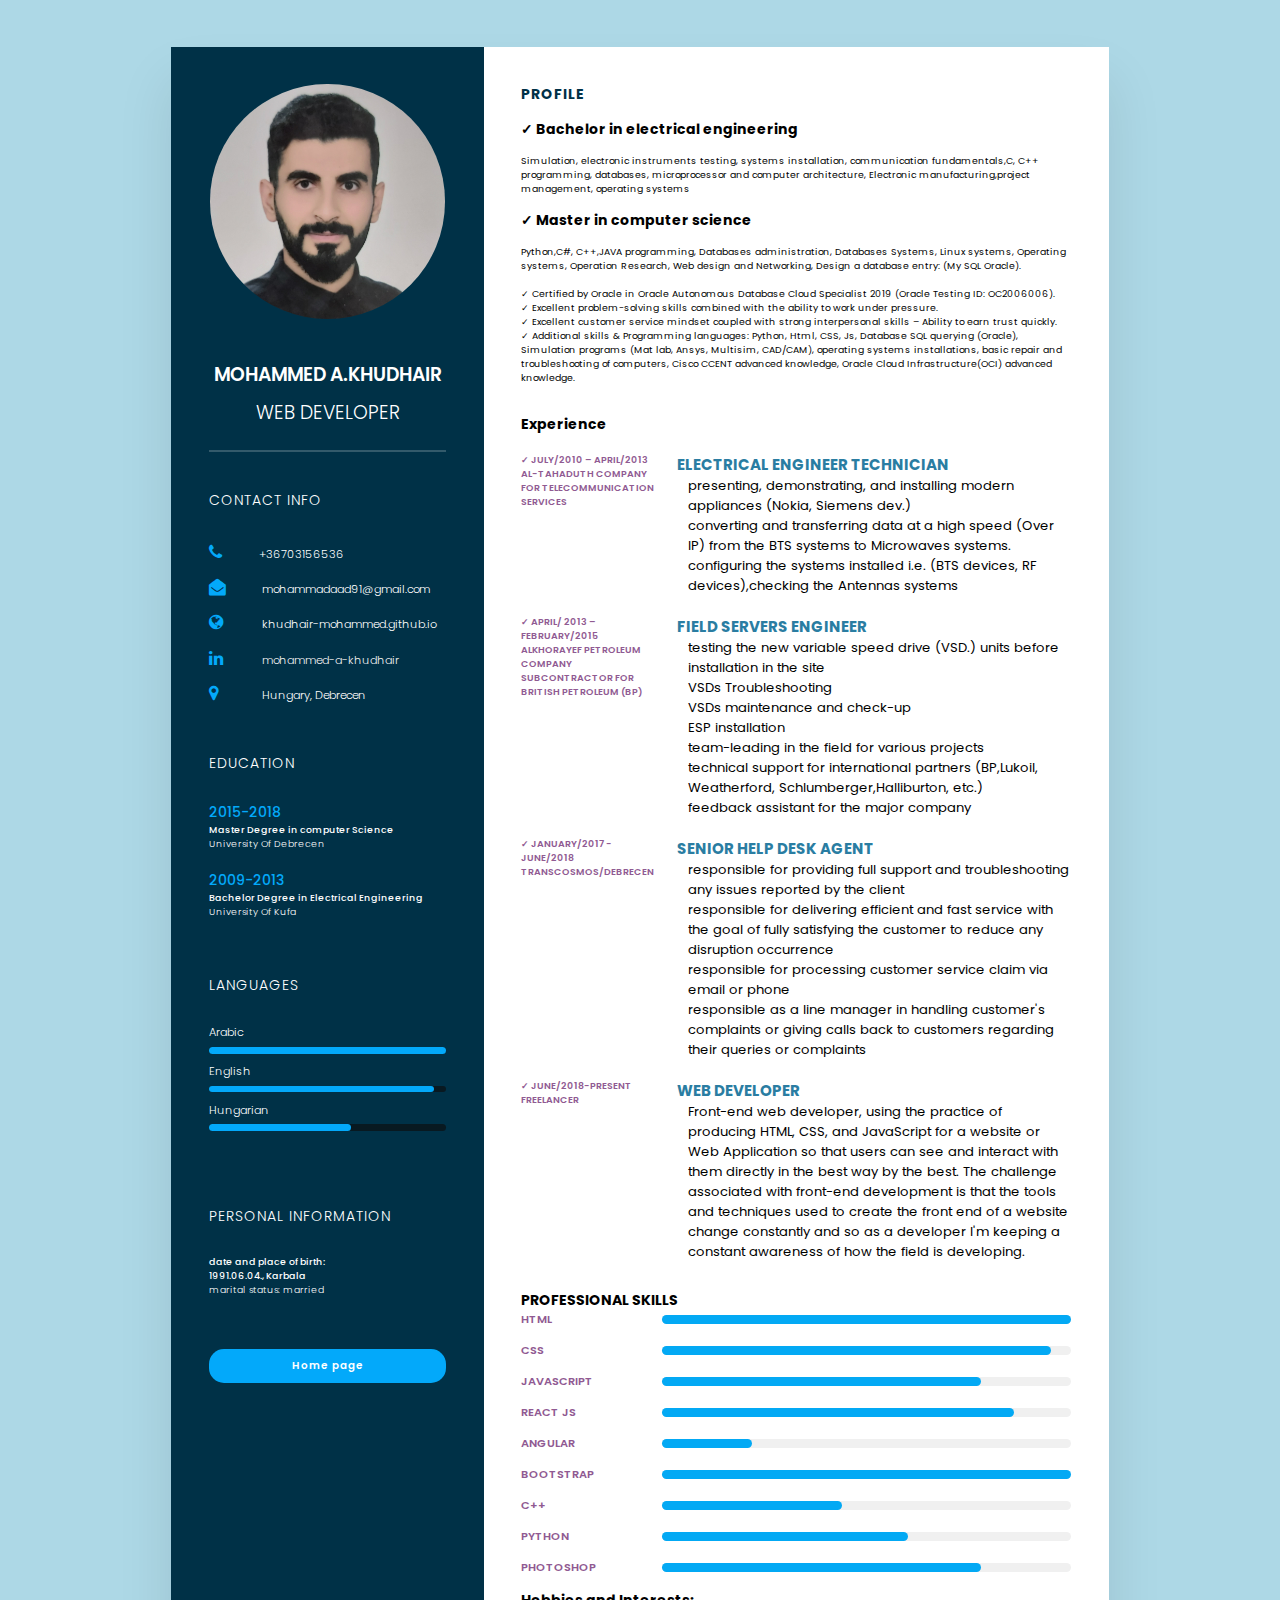
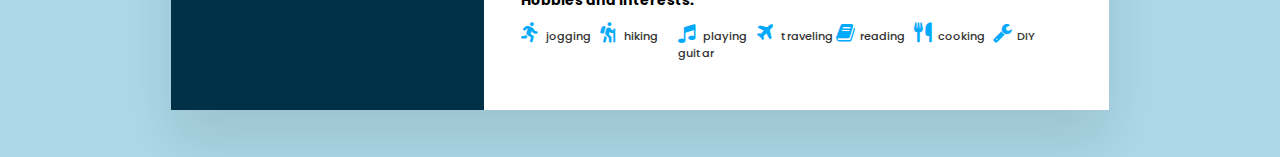
==== commit dcc6c69e: "Update about me.html" ====
--- a/about me.html
+++ b/about me.html
@@ -74,7 +74,7 @@
                 <div style="width:95%;"></div>
               </span>
             </li>
-            
+           
             <li>
               <span class="text"> Hungarian</span>
               <span class="percentage">
@@ -88,7 +88,7 @@
           <h3 class="cv-title">PERSONAL INFORMATION</h3>
               <h4> date and place of birth:<br> 1991.06.04., Karbala</h4>
               <h4> marital status: married</h4>
-            
+           
           </div>
           <a href="index.html"  class="main-btn cv">Home page</a>
         </div>
@@ -98,14 +98,14 @@
       <div class="right-side">
         <div class="cv-about-me">
           <h2 class="cv-title-profile">Profile</h2>
-             <h2>✓ Bachelor in electrical engineering</h2> 
-             <p class="profile-peragraph"><br>Simulation, electronic instruments testing, systems installation, communication fundamentals,C, C++ programming, databases, microprocessor and computer architecture, Electronic manufacturing,project managements, operating systems</p><br>
+             <h2>✓ Bachelor in electrical engineering</h2>
+             <p class="profile-paragraph"><br>Simulation, electronic instruments testing, systems installation, communication fundamentals,C, C++ programming, databases, microprocessor and computer architecture, Electronic manufacturing,project management, operating systems</p><br>
              <h2>✓ Master in computer science </h2>
-             <p class="profile-peragraph"><br>Python,C#, C++,JAVA programming, Databases administration, Databases Systems, Linux systems, Operating systems, Operation research, Web design and Networking, Design a database entry: (My SQL Oracle).<br><br>
+             <p class="profile-paragraph"><br>Python,C#, C++,JAVA programming, Databases administration, Databases Systems, Linux systems, Operating systems, Operation Research, Web design and Networking, Design a database entry: (My SQL Oracle).<br><br>
              ✓ Certified by Oracle in Oracle Autonomous Database Cloud Specialist 2019 (Oracle Testing ID: OC2006006).<br>
-             ✓ Excellent problem solving skills combined with ability work under pressure.<br>
-             ✓ Excellent customer service mind-set coupled with strong interpersonal skills – ability to earntrust quickly.<br>
-            ✓ Additional skills & Programming languages: Python,Html, Css, Js, Database Sql querying (Oracle), Simulation programs (Mat lab, Ansys, Multisim, CAD/CAM), operating systems installations, basic repair and troubleshoot of computers, Cisco CCENT advanced knowledge, Oracle Cloud Infrastructure(OCI) advanced knowledge.
+             ✓ Excellent problem-solving skills combined with the ability to work under pressure.<br>
+             ✓ Excellent customer service mindset coupled with strong interpersonal skills – Ability to earn trust quickly.<br>
+            ✓ Additional skills & Programming languages: Python, Html, CSS, Js, Database SQL querying (Oracle), Simulation programs (Mat lab, Ansys, Multisim, CAD/CAM), operating systems installations, basic repair and troubleshooting of computers, Cisco CCENT advanced knowledge, Oracle Cloud Infrastructure(OCI) advanced knowledge.
           </p>
         </div>
         <div class="cv-about-me">
@@ -119,7 +119,7 @@
             <div class="text">
               <h4> Electrical engineer technician</h4>
               <ul>
-                <li>presenting, demonstrating and installing of modern appliances (Nokia, Siemens dev.)</li>
+                <li>presenting, demonstrating, and installing modern appliances (Nokia, Siemens dev.)</li>
                 <li>converting and transferring data at a high speed (Over IP) from the BTS systems to Microwaves systems.</li>
                 <li> configuring the systems installed i.e. (BTS devices, RF devices),checking the Antennas systems</li>
               </ul>
@@ -128,7 +128,7 @@
         <div class="box">
             <div class="year-company">
               <h5>✓ April/ 2013 – February/2015</h5>
-              <h5>Alkhorayef petroleum company sub contractor for British petroleum (BP)</h5>
+              <h5>Alkhorayef petroleum company subcontractor for British Petroleum (BP)</h5>
             </div>
             <div class="text">
               <h4>Field servers engineer</h4>
@@ -151,11 +151,11 @@
             <div class="text">
               <h4> Senior help desk agent</h4>
              <ul>
-               <li>responsible for providing a full support and troubleshooting of any issues reported by the client </li>
-               <li>responsible in delivering efficient and fast service with the goal to fully satisfying the customer to reduce any disruption occurrence
+               <li>responsible for providing full support and troubleshooting any issues reported by the client </li>
+               <li>responsible for delivering efficient and fast service with the goal of fully satisfying the customer to reduce any disruption occurrence
                </li>
                <li>responsible for processing customer service claim via email or phone</li>
-               <li>responsible as line manager in handling customers complaints or giving call back tocustomers regarding there query or complaint</li>
+               <li>responsible as a line manager in handling customer's complaints or giving calls back to customers regarding their queries or complaints </li>
              </ul>
             </div>
           </div>
@@ -168,7 +168,7 @@
             <div class="text">
               <h4> Web developer</h4>
               <ul>
-              <li>Front-end web developer, using  the practice of producing HTML, CSS and JavaScript for a website or Web Application so that a users  can see and interact with them directly in the best way by having the best . The challenge associated with front end development is that the tools and techniques used to create the front end of a website change constantly and so as a developer I'm keeping a constant  awareness of how the field is developing.</li></ul>
+              <li>Front-end web developer, using the practice of producing HTML, CSS, and JavaScript for a website or Web Application so that users can see and interact with them directly in the best way by the best. The challenge associated with front-end development is that the tools and techniques used to create the front end of a website change constantly and so as a developer I'm keeping a constant  awareness of how the field is developing.</li></ul>
             </div>
           </div>
         </div>
